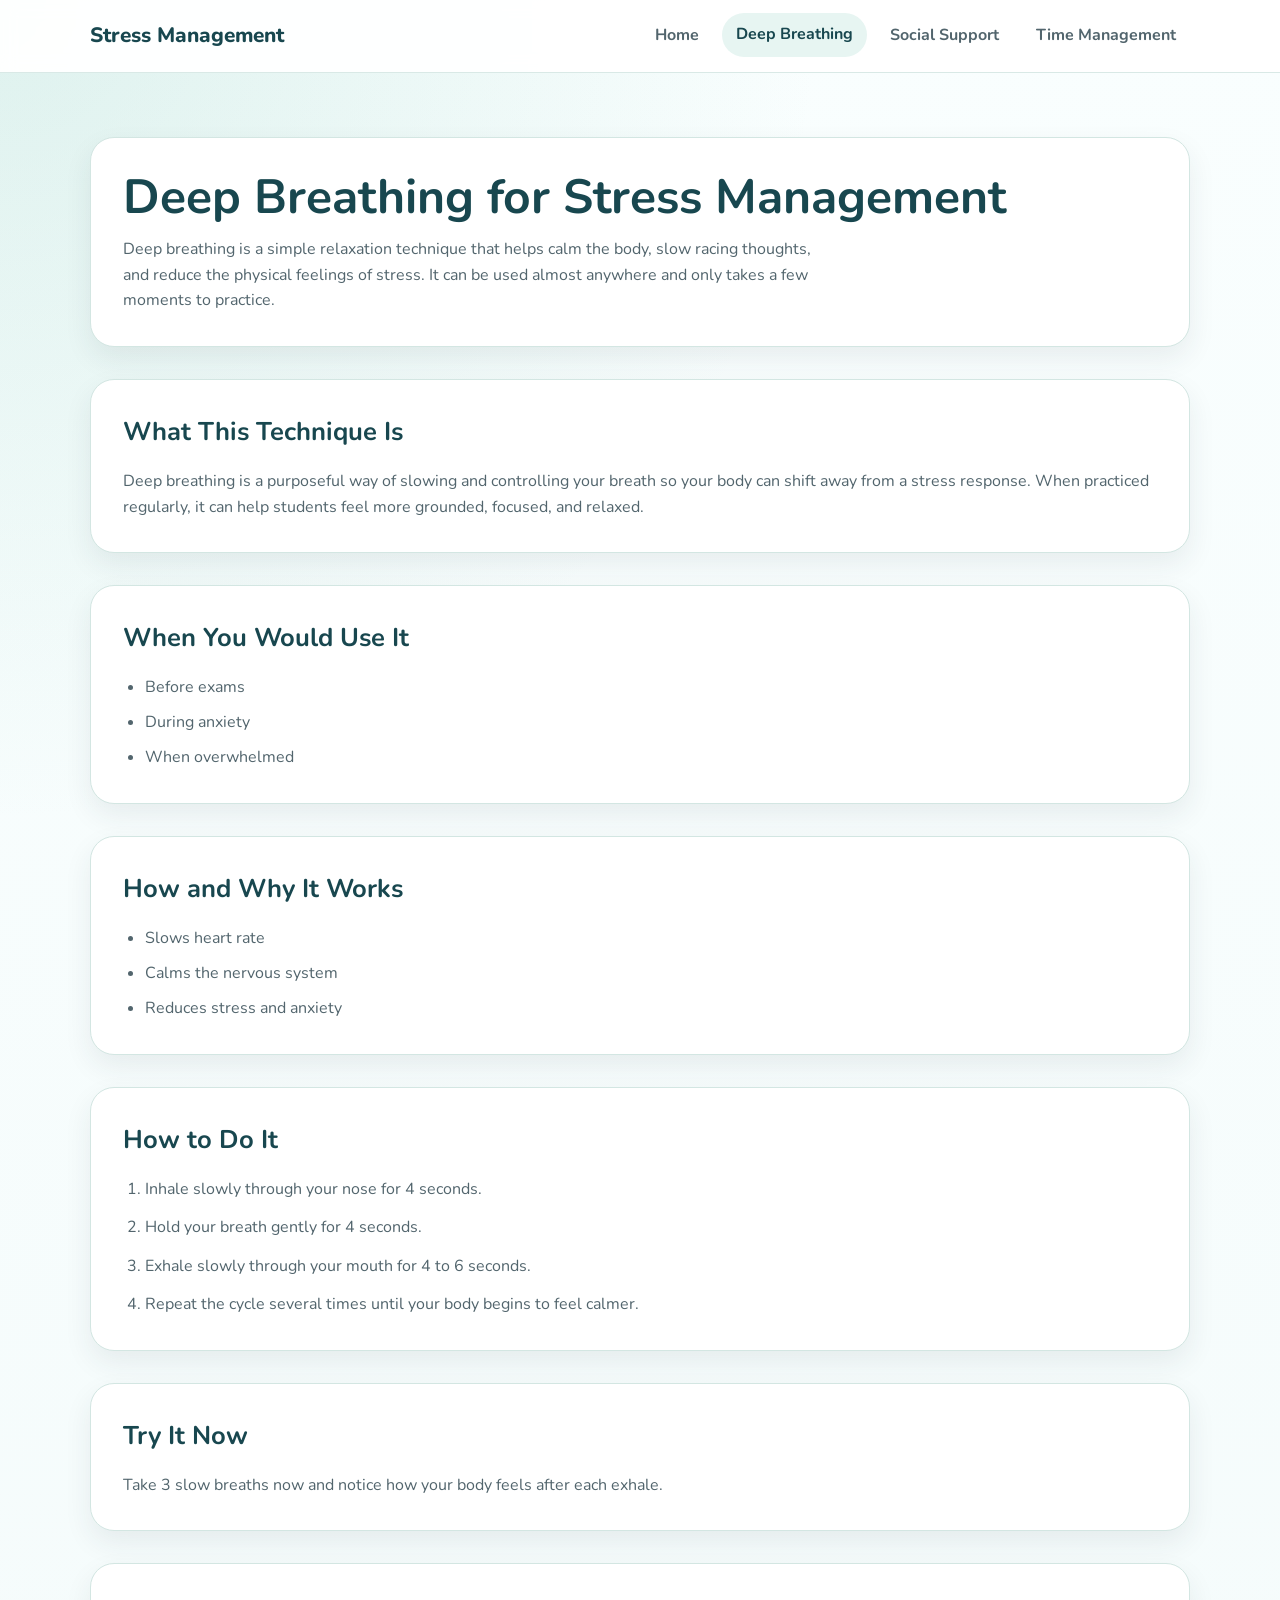
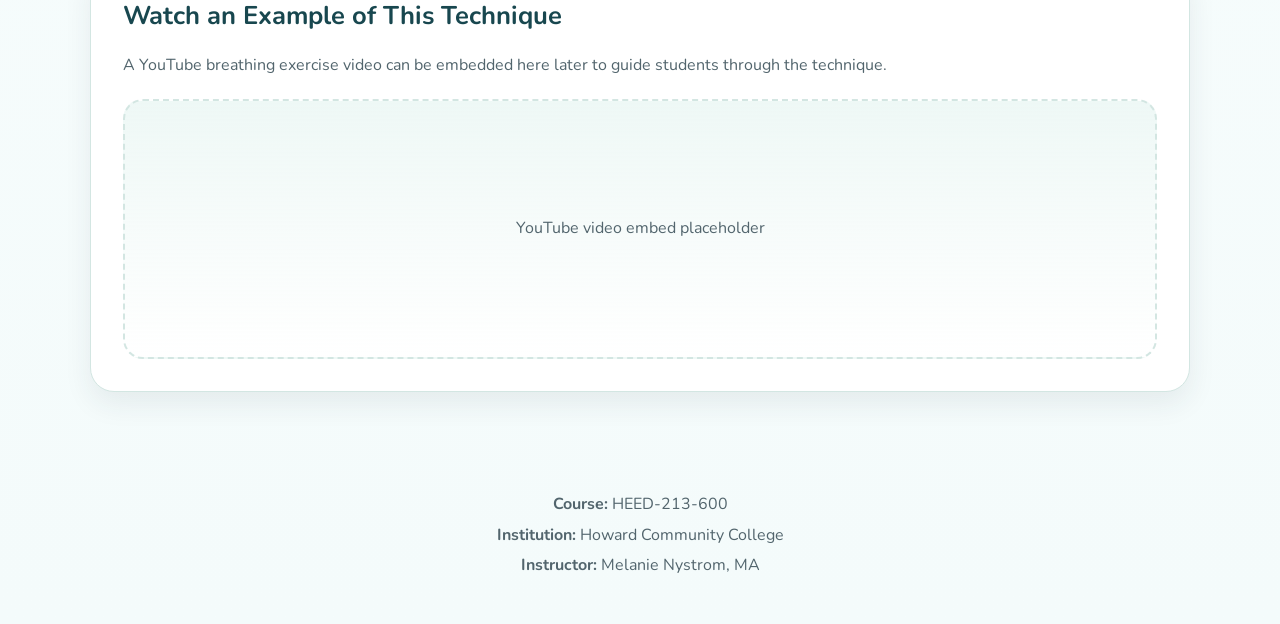
==== pages/deep-breathing.html @ a5a07033 "Move pages/styles into directories; add pages Reorganize site structure: move style.css into styles/" ====
<!DOCTYPE html>
<html lang="en">
<head>
  <meta charset="UTF-8">
  <meta name="viewport" content="width=device-width, initial-scale=1.0">
  <title>Stress Management | Deep Breathing</title>
  <link rel="preconnect" href="https://fonts.googleapis.com">
  <link rel="preconnect" href="https://fonts.gstatic.com" crossorigin>
  <link href="https://fonts.googleapis.com/css2?family=Nunito:wght@400;600;700;800&display=swap" rel="stylesheet">
  <link rel="stylesheet" href="../styles/style.css">
</head>
<body>
  <header class="site-header">
    <nav class="navbar">
      <a class="site-title" href="../index.html">Stress Management</a>
      <ul class="nav-links">
        <li><a href="../index.html">Home</a></li>
        <li><a class="active" href="deep-breathing.html">Deep Breathing</a></li>
        <li><a href="social-support.html">Social Support</a></li>
        <li><a href="time-management.html">Time Management</a></li>
      </ul>
    </nav>
  </header>

  <main>
    <section class="content-section page-title-block">
      <h1>Deep Breathing for Stress Management</h1>
      <p>
        Deep breathing is a simple relaxation technique that helps calm the body, slow racing thoughts, and reduce
        the physical feelings of stress. It can be used almost anywhere and only takes a few moments to practice.
      </p>
    </section>

    <section class="content-section">
      <div class="section-heading">
        <h2>What This Technique Is</h2>
      </div>
      <p>
        Deep breathing is a purposeful way of slowing and controlling your breath so your body can shift away from a
        stress response. When practiced regularly, it can help students feel more grounded, focused, and relaxed.
      </p>
    </section>

    <section class="content-section">
      <div class="section-heading">
        <h2>When You Would Use It</h2>
      </div>
      <ul class="impact-list">
        <li>Before exams</li>
        <li>During anxiety</li>
        <li>When overwhelmed</li>
      </ul>
    </section>

    <section class="content-section">
      <div class="section-heading">
        <h2>How and Why It Works</h2>
      </div>
      <ul class="impact-list">
        <li>Slows heart rate</li>
        <li>Calms the nervous system</li>
        <li>Reduces stress and anxiety</li>
      </ul>
    </section>

    <section class="content-section">
      <div class="section-heading">
        <h2>How to Do It</h2>
      </div>
      <ol class="step-list">
        <li>Inhale slowly through your nose for 4 seconds.</li>
        <li>Hold your breath gently for 4 seconds.</li>
        <li>Exhale slowly through your mouth for 4 to 6 seconds.</li>
        <li>Repeat the cycle several times until your body begins to feel calmer.</li>
      </ol>
    </section>

    <section class="content-section">
      <div class="section-heading">
        <h2>Try It Now</h2>
      </div>
      <p>Take 3 slow breaths now and notice how your body feels after each exhale.</p>
    </section>

    <section class="content-section">
      <div class="section-heading">
        <h2>Watch an Example of This Technique</h2>
      </div>
      <p>
        A YouTube breathing exercise video can be embedded here later to guide students through the technique.
      </p>
      <div class="video-placeholder" aria-label="YouTube video placeholder">
        <p>YouTube video embed placeholder</p>
      </div>
    </section>
  </main>

  <footer class="site-footer">
    <p><strong>Course:</strong> HEED-213-600</p>
    <p><strong>Institution:</strong> Howard Community College</p>
    <p><strong>Instructor:</strong> Melanie Nystrom, MA</p>
  </footer>
</body>
</html>
---- styles/style.css ----
:root {
  --bg-color: #f4fbfb;
  --surface-color: #ffffff;
  --surface-soft: #e7f5f2;
  --primary-color: #2a6670;
  --primary-dark: #18474f;
  --accent-color: #7ec6b5;
  --text-color: #22323a;
  --muted-text: #52656d;
  --border-color: #d3e6e2;
  --shadow-color: rgba(34, 50, 58, 0.08);
  --max-width: 1100px;
}

* {
  box-sizing: border-box;
}

html {
  scroll-behavior: smooth;
}

body {
  margin: 0;
  font-family: "Nunito", sans-serif;
  background:
    radial-gradient(circle at top left, rgba(126, 198, 181, 0.22), transparent 32%),
    linear-gradient(180deg, #f9fefe 0%, var(--bg-color) 100%);
  color: var(--text-color);
  line-height: 1.6;
}

a {
  color: inherit;
  text-decoration: none;
}

.site-header {
  position: sticky;
  top: 0;
  z-index: 1000;
  background: rgba(255, 255, 255, 0.94);
  backdrop-filter: blur(8px);
  border-bottom: 1px solid rgba(211, 230, 226, 0.85);
}

.navbar {
  width: min(100% - 2rem, var(--max-width));
  margin: 0 auto;
  min-height: 72px;
  display: flex;
  align-items: center;
  justify-content: space-between;
  gap: 1.5rem;
}

.site-title {
  font-size: 1.3rem;
  font-weight: 800;
  color: var(--primary-dark);
}

.nav-links {
  display: flex;
  align-items: center;
  gap: 0.5rem;
  list-style: none;
  margin: 0;
  padding: 0;
  flex-wrap: wrap;
  justify-content: flex-end;
}

.nav-links a {
  display: inline-block;
  padding: 0.6rem 0.9rem;
  border-radius: 999px;
  font-weight: 700;
  color: var(--muted-text);
  transition: background-color 0.2s ease, color 0.2s ease, transform 0.2s ease;
}

.nav-links a:hover,
.nav-links a:focus-visible,
.nav-links a.active {
  background-color: var(--surface-soft);
  color: var(--primary-dark);
  transform: translateY(-1px);
}

main {
  width: min(100% - 2rem, var(--max-width));
  margin: 0 auto;
  padding: 2rem 0 4rem;
}

.hero {
  padding: 4.5rem 0 2rem;
}

.hero-content {
  background: linear-gradient(135deg, rgba(231, 245, 242, 0.96), rgba(255, 255, 255, 0.98));
  border: 1px solid rgba(211, 230, 226, 0.95);
  border-radius: 28px;
  padding: 3rem;
  box-shadow: 0 18px 38px var(--shadow-color);
}

.eyebrow {
  margin: 0 0 0.75rem;
  font-size: 0.95rem;
  font-weight: 800;
  letter-spacing: 0.08em;
  text-transform: uppercase;
  color: var(--primary-color);
}

.hero h1 {
  margin: 0;
  font-size: clamp(2.1rem, 4vw, 3.4rem);
  line-height: 1.15;
  color: var(--primary-dark);
}

.hero-subtitle {
  max-width: 42rem;
  margin: 1rem 0 0;
  font-size: 1.1rem;
  color: var(--muted-text);
}

.content-section {
  margin-top: 2rem;
  padding: 2rem;
  background-color: var(--surface-color);
  border: 1px solid var(--border-color);
  border-radius: 24px;
  box-shadow: 0 12px 28px var(--shadow-color);
}

.section-heading {
  margin-bottom: 1rem;
}

.section-heading h2 {
  margin: 0 0 0.5rem;
  font-size: 1.6rem;
  color: var(--primary-dark);
}

.section-heading p,
.content-section p {
  margin: 0;
  color: var(--muted-text);
}

.page-title-block h1 {
  margin: 0 0 0.75rem;
  font-size: clamp(2rem, 4vw, 3rem);
  line-height: 1.15;
  color: var(--primary-dark);
}

.page-title-block p {
  max-width: 44rem;
}

.impact-list {
  margin: 1rem 0 0;
  padding-left: 1.4rem;
  color: var(--muted-text);
}

.impact-list li + li {
  margin-top: 0.6rem;
}

.step-list {
  margin: 1rem 0 0;
  padding-left: 1.4rem;
  color: var(--muted-text);
}

.step-list li + li {
  margin-top: 0.8rem;
}

.card-grid {
  display: grid;
  grid-template-columns: repeat(3, minmax(0, 1fr));
  gap: 1.5rem;
  margin-top: 1.5rem;
}

.technique-card {
  display: flex;
  flex-direction: column;
  padding: 1.5rem;
  background: linear-gradient(180deg, #ffffff 0%, #f6fbfa 100%);
  border: 1px solid var(--border-color);
  border-radius: 20px;
  min-height: 100%;
}

.technique-card h3 {
  margin: 0 0 0.75rem;
  font-size: 1.3rem;
  color: var(--primary-dark);
}

.technique-card p {
  margin: 0 0 1.5rem;
  color: var(--muted-text);
  flex-grow: 1;
}

.button-link {
  align-self: flex-start;
  padding: 0.8rem 1.2rem;
  border-radius: 999px;
  background-color: var(--primary-color);
  color: #ffffff;
  font-weight: 800;
  transition: background-color 0.2s ease, transform 0.2s ease, box-shadow 0.2s ease;
}

.button-link:hover,
.button-link:focus-visible {
  background-color: var(--primary-dark);
  transform: translateY(-2px);
  box-shadow: 0 10px 20px rgba(24, 71, 79, 0.18);
}

.site-footer {
  padding: 2rem 1rem 2.5rem;
  text-align: center;
  color: var(--muted-text);
}

.site-footer p {
  margin: 0.3rem 0;
}

.video-placeholder {
  display: grid;
  place-items: center;
  min-height: 260px;
  margin-top: 1.25rem;
  padding: 1.5rem;
  border: 2px dashed var(--border-color);
  border-radius: 20px;
  background: linear-gradient(180deg, rgba(231, 245, 242, 0.7) 0%, rgba(255, 255, 255, 0.95) 100%);
  color: var(--muted-text);
  text-align: center;
}

@media (max-width: 860px) {
  .navbar {
    padding: 0.9rem 0;
    flex-direction: column;
    align-items: flex-start;
  }

  .nav-links {
    width: 100%;
    justify-content: flex-start;
  }

  .hero {
    padding-top: 3rem;
  }

  .hero-content,
  .content-section {
    padding: 1.6rem;
  }

  .card-grid {
    grid-template-columns: 1fr;
  }
}

@media (max-width: 520px) {
  main {
    width: min(100% - 1.2rem, var(--max-width));
    padding-bottom: 3rem;
  }

  .nav-links {
    gap: 0.3rem;
  }

  .nav-links a {
    padding: 0.55rem 0.75rem;
    font-size: 0.95rem;
  }

  .hero-content {
    border-radius: 22px;
  }

  .content-section {
    border-radius: 20px;
  }
}
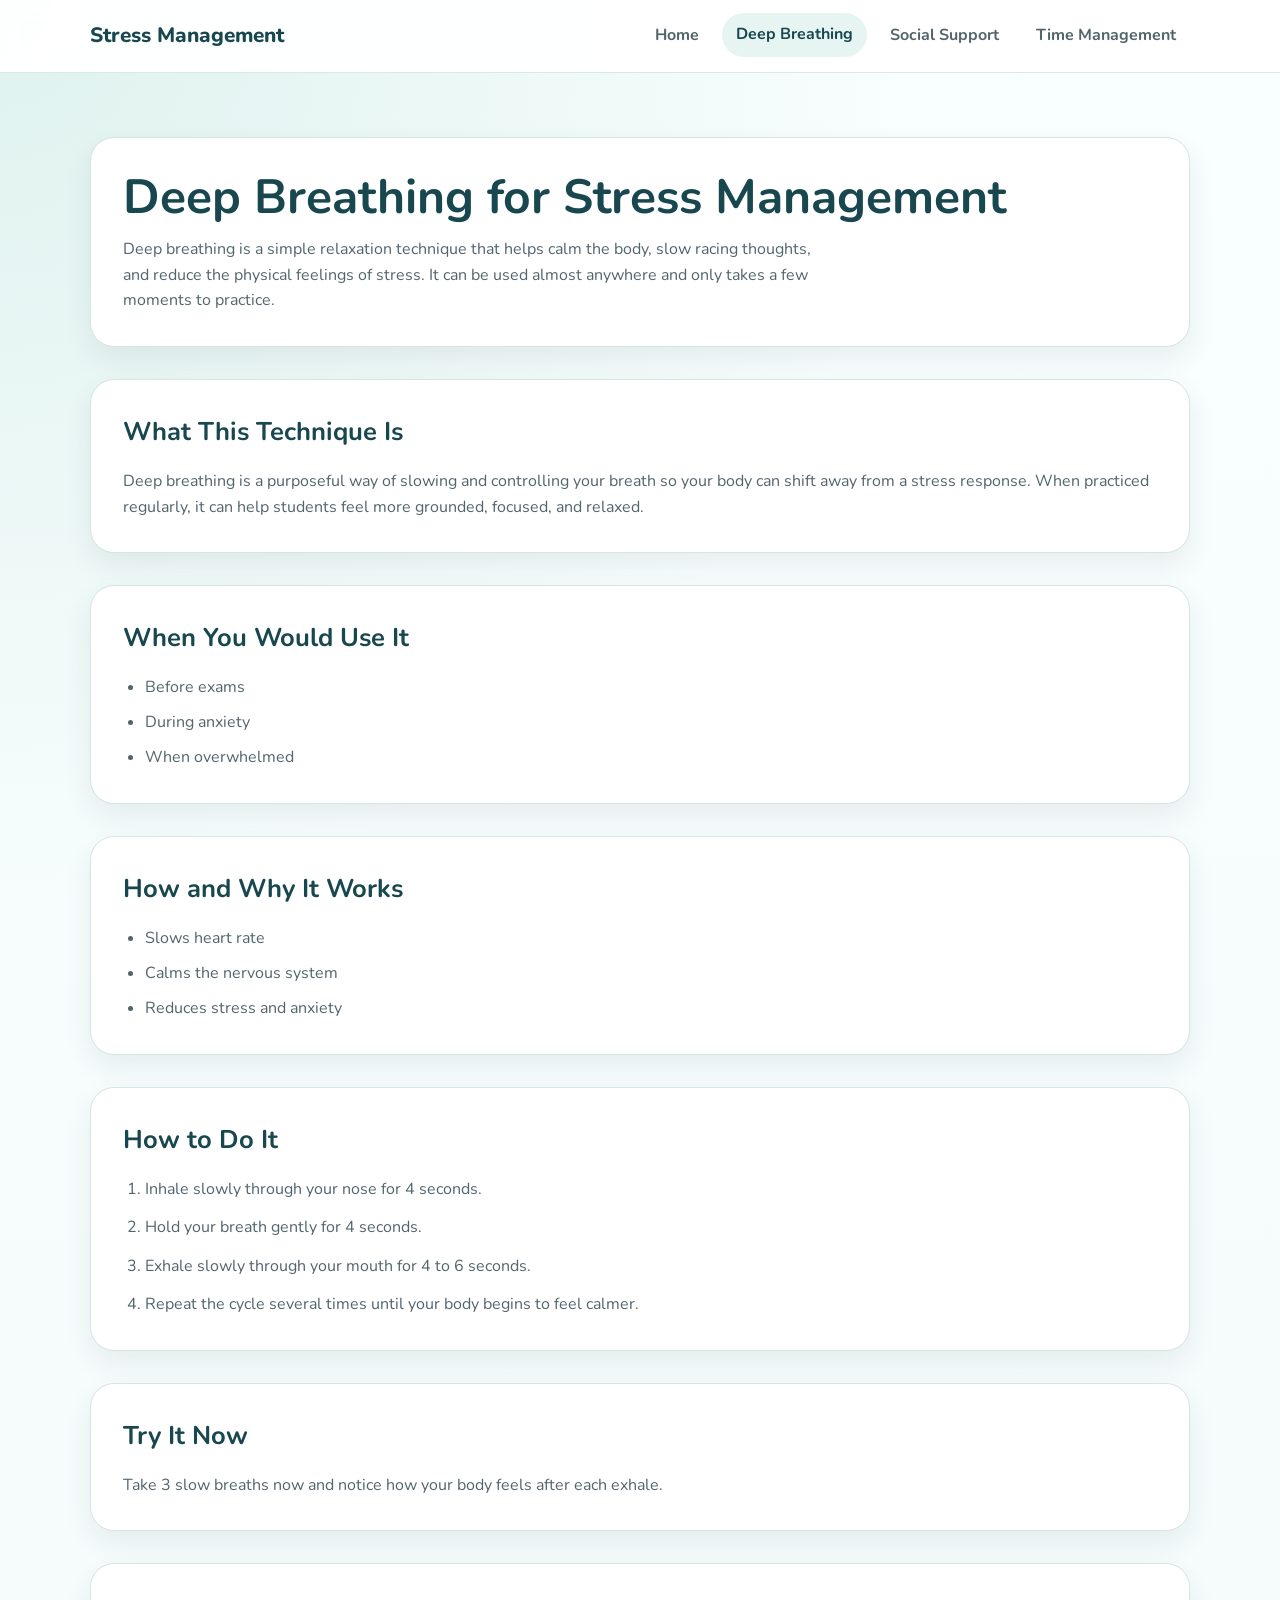
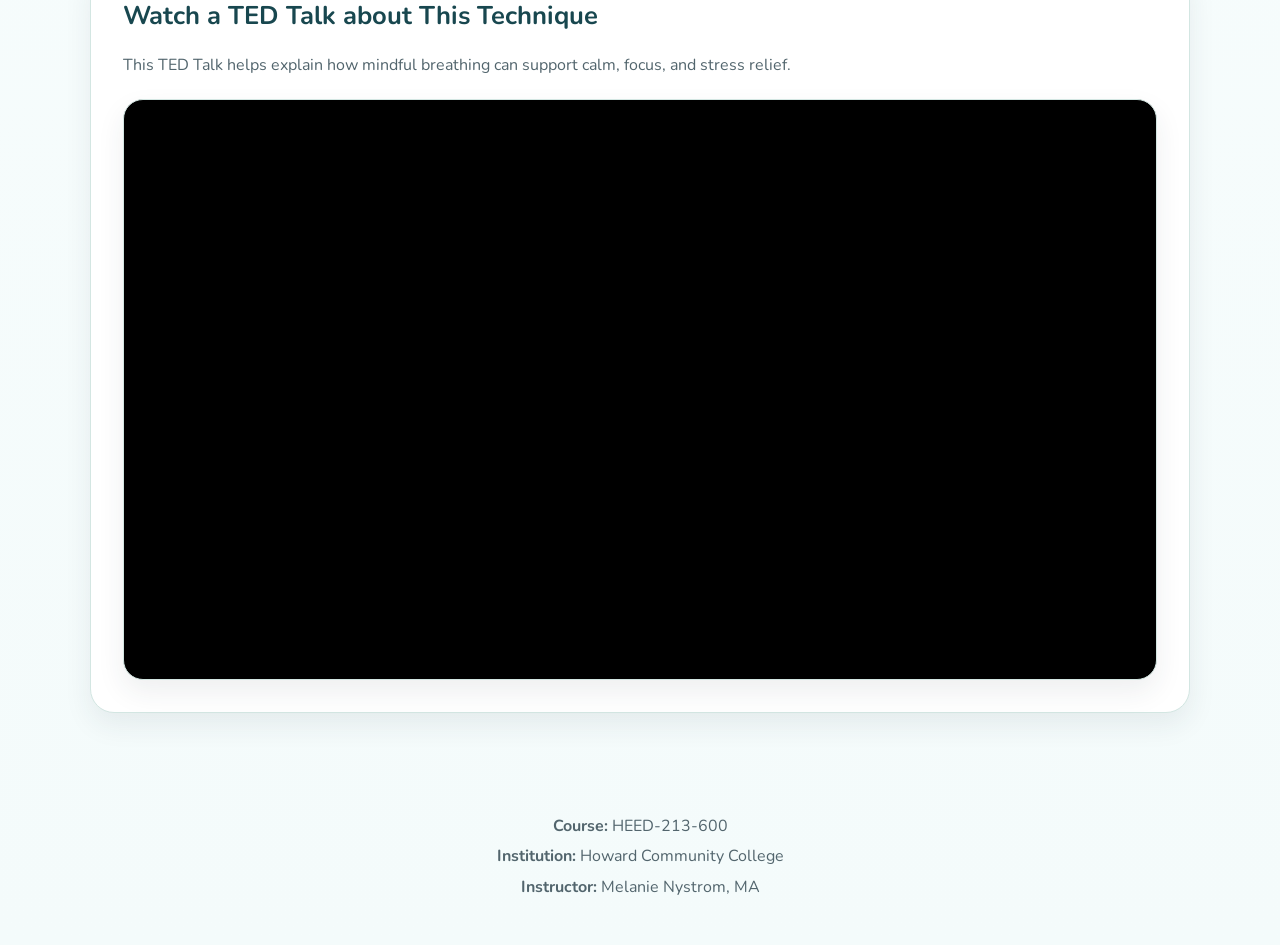
==== commit dcde35c1: "Embed TED Talk videos and add video styles Replace video placeholders on deep-breathing, social-supp" ====
--- a/pages/deep-breathing.html
+++ b/pages/deep-breathing.html
@@ -84,13 +84,19 @@
 
     <section class="content-section">
       <div class="section-heading">
-        <h2>Watch an Example of This Technique</h2>
+        <h2>Watch a TED Talk about This Technique</h2>
       </div>
       <p>
-        A YouTube breathing exercise video can be embedded here later to guide students through the technique.
+        This TED Talk helps explain how mindful breathing can support calm, focus, and stress relief.
       </p>
-      <div class="video-placeholder" aria-label="YouTube video placeholder">
-        <p>YouTube video embed placeholder</p>
+      <div class="video-embed">
+        <iframe
+          src="https://www.youtube.com/embed/_QTJOAI0UoU"
+          title="TED Talk about deep breathing for stress management"
+          allow="accelerometer; autoplay; clipboard-write; encrypted-media; gyroscope; picture-in-picture; web-share"
+          referrerpolicy="strict-origin-when-cross-origin"
+          allowfullscreen>
+        </iframe>
       </div>
     </section>
   </main>
--- a/styles/style.css
+++ b/styles/style.css
@@ -254,6 +254,23 @@
   text-align: center;
 }
 
+.video-embed {
+  margin-top: 1.25rem;
+  border: 1px solid var(--border-color);
+  border-radius: 20px;
+  overflow: hidden;
+  background-color: #000000;
+  box-shadow: 0 12px 28px var(--shadow-color);
+  aspect-ratio: 16 / 9;
+}
+
+.video-embed iframe {
+  display: block;
+  width: 100%;
+  height: 100%;
+  border: 0;
+}
+
 @media (max-width: 860px) {
   .navbar {
     padding: 0.9rem 0;
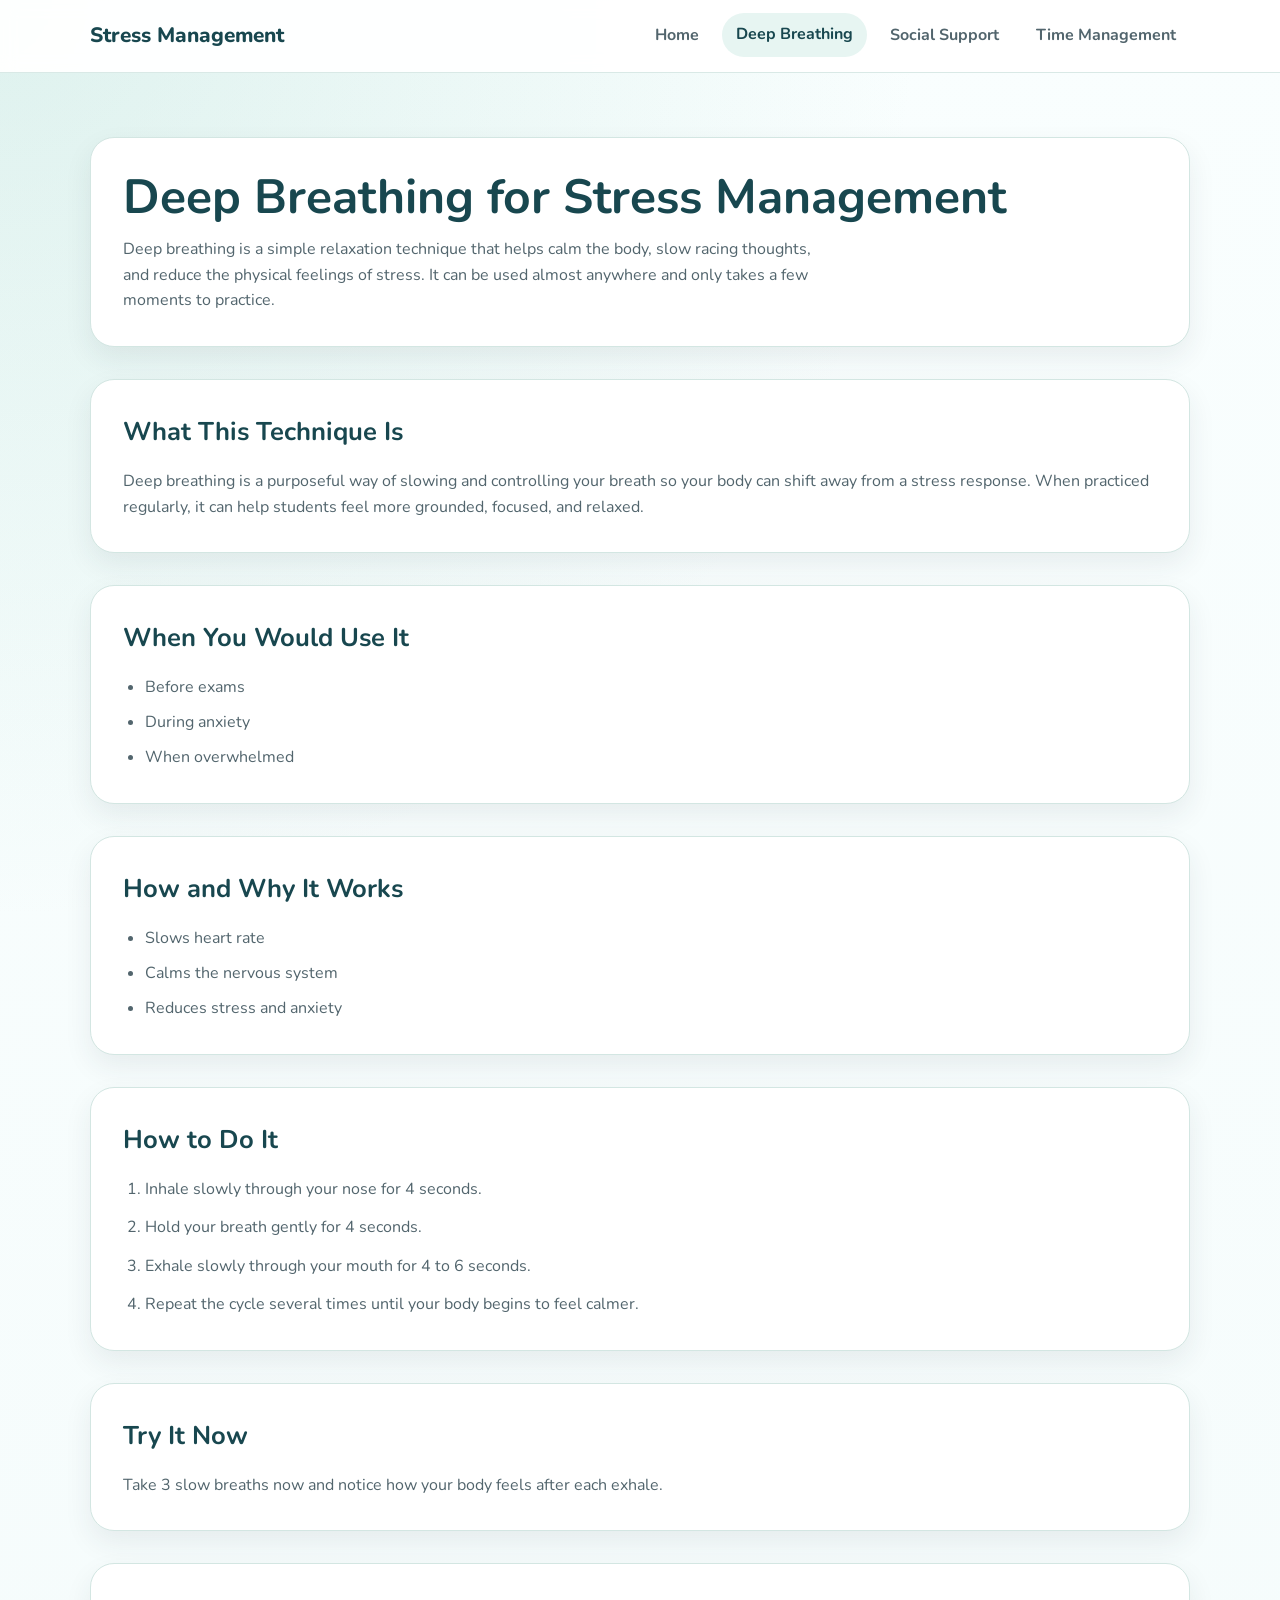
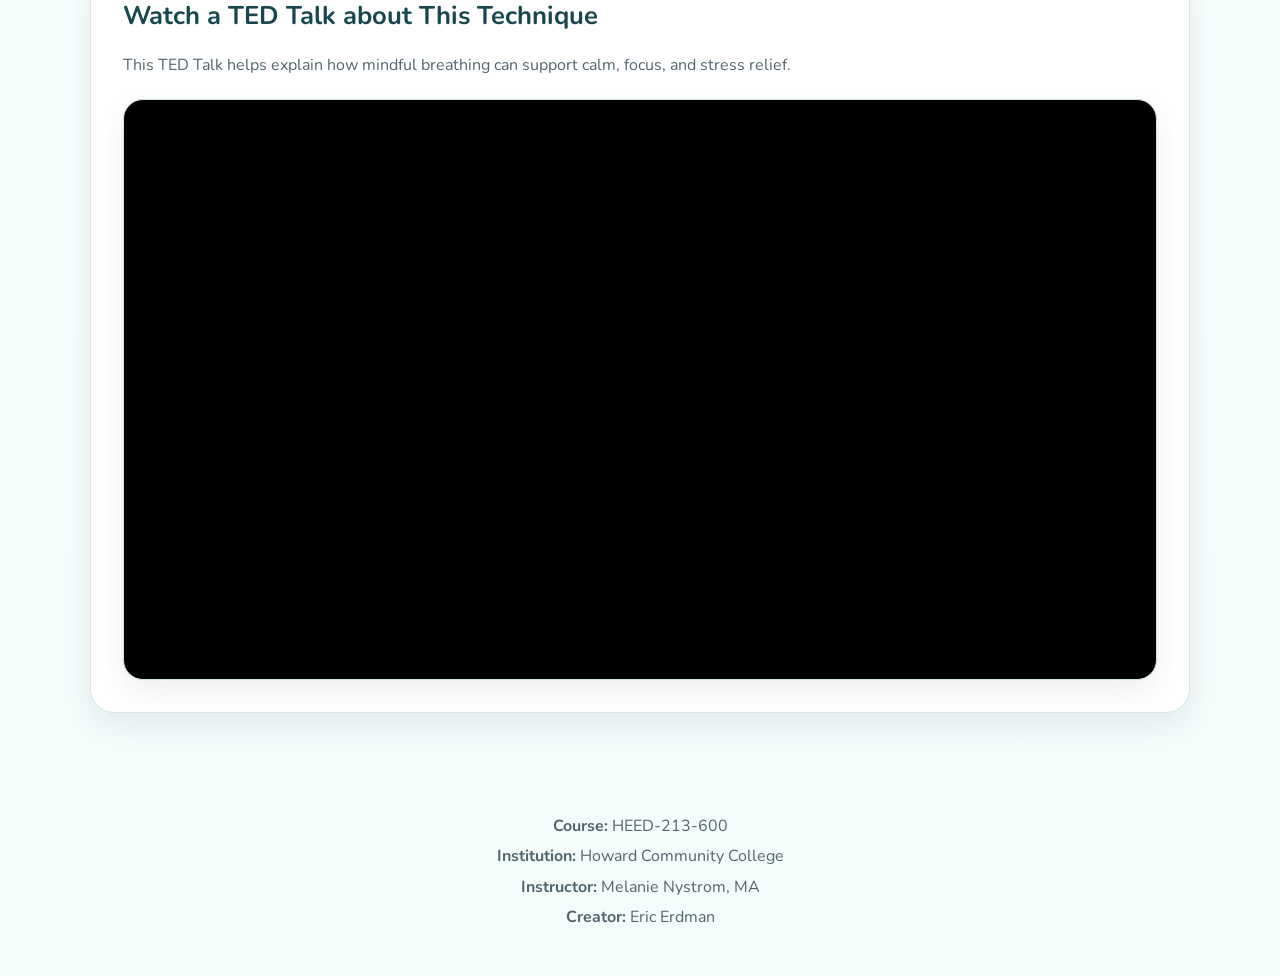
==== commit 1ca8510a: "Add creator credit to footer of pages Add a <p><strong>Creator:</strong> Eric Erdman</p> line to the" ====
--- a/pages/deep-breathing.html
+++ b/pages/deep-breathing.html
@@ -105,6 +105,7 @@
     <p><strong>Course:</strong> HEED-213-600</p>
     <p><strong>Institution:</strong> Howard Community College</p>
     <p><strong>Instructor:</strong> Melanie Nystrom, MA</p>
+    <p><strong>Creator:</strong> Eric Erdman</p>
   </footer>
 </body>
 </html>
